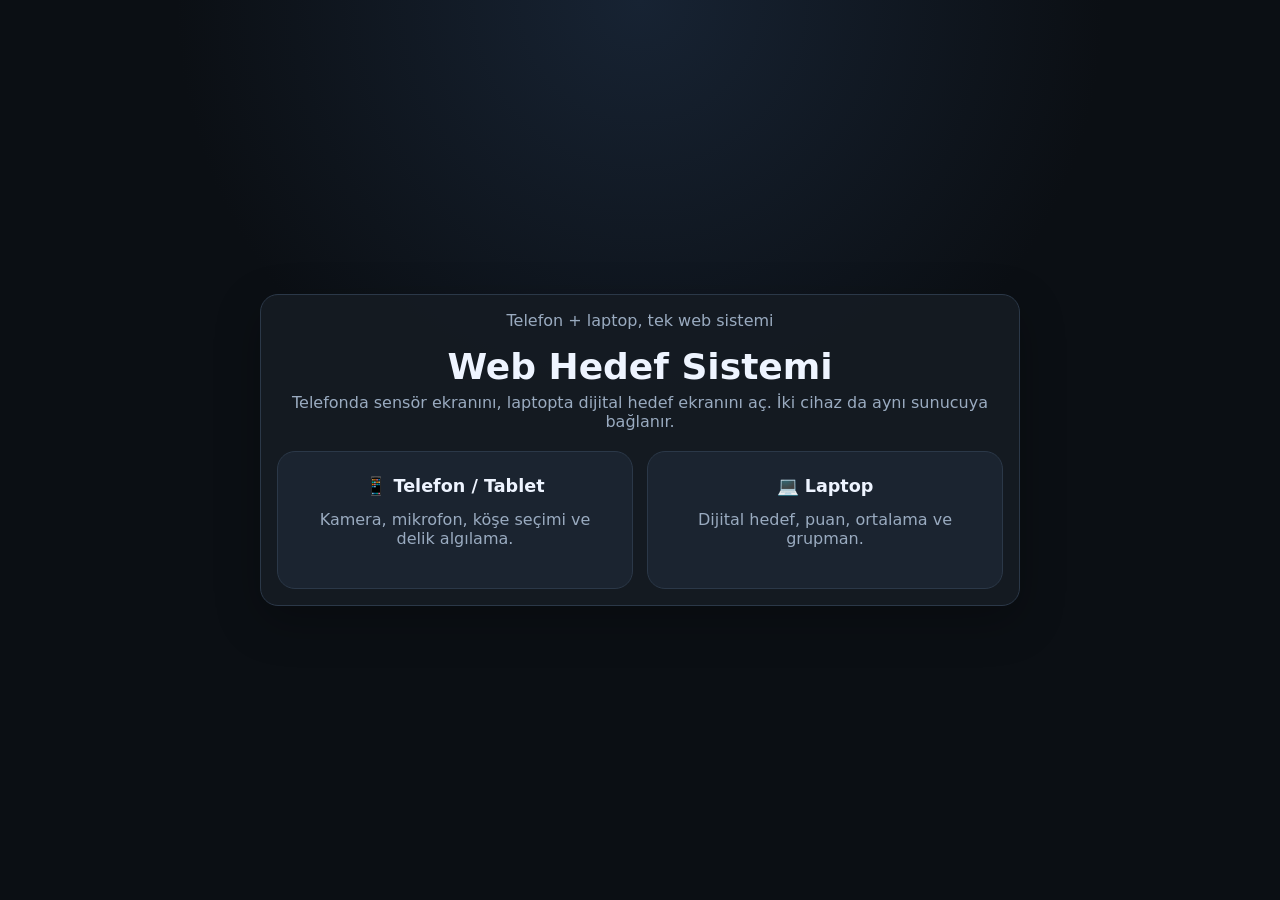
==== static/index.html @ e3791a95 "ilk proje dosyaları" ====
<!doctype html>
<html lang="tr">
<head>
  <meta charset="utf-8">
  <meta name="viewport" content="width=device-width,initial-scale=1">
  <title>Web Hedef Sistemi</title>
  <link rel="stylesheet" href="/static/css/style.css">
</head>
<body>
  <main class="hero">
    <section class="card hero-card">
      <p class="muted">Telefon + laptop, tek web sistemi</p>
      <h1>Web Hedef Sistemi</h1>
      <p class="muted">
        Telefonda sensör ekranını, laptopta dijital hedef ekranını aç.
        İki cihaz da aynı sunucuya bağlanır.
      </p>
      <div class="role-grid">
        <a class="role-card" href="/tablet">
          <h2>📱 Telefon / Tablet</h2>
          <p class="muted">Kamera, mikrofon, köşe seçimi ve delik algılama.</p>
        </a>
        <a class="role-card" href="/dashboard">
          <h2>💻 Laptop</h2>
          <p class="muted">Dijital hedef, puan, ortalama ve grupman.</p>
        </a>
      </div>
    </section>
  </main>
</body>
</html>
---- static/css/style.css ----
:root {
  color-scheme: dark;
  --bg: #0b0f14;
  --panel: #151b23;
  --panel-2: #1b2430;
  --text: #eef4ff;
  --muted: #9aabc0;
  --accent: #4da3ff;
  --ok: #4ade80;
  --warn: #fbbf24;
  --danger: #fb7185;
  --border: #2b3848;
}

* { box-sizing: border-box; }

body {
  margin: 0;
  background: radial-gradient(circle at top, #172333 0, var(--bg) 42%);
  color: var(--text);
  font-family: Inter, ui-sans-serif, system-ui, -apple-system, BlinkMacSystemFont, "Segoe UI", sans-serif;
}

a { color: inherit; }

.shell {
  width: min(1180px, calc(100% - 24px));
  margin: 0 auto;
  padding: 22px 0 42px;
}

.topbar {
  display: flex;
  align-items: center;
  justify-content: space-between;
  gap: 12px;
  margin-bottom: 18px;
}

h1, h2, h3, p { margin-top: 0; }
h1 { font-size: clamp(1.45rem, 4vw, 2.25rem); margin-bottom: 6px; }
h2 { font-size: 1.1rem; }
.muted { color: var(--muted); }
.small { font-size: .88rem; }

.grid {
  display: grid;
  grid-template-columns: minmax(0, 1.45fr) minmax(280px, .75fr);
  gap: 16px;
}

.card {
  background: color-mix(in srgb, var(--panel) 94%, transparent);
  border: 1px solid var(--border);
  border-radius: 18px;
  padding: 16px;
  box-shadow: 0 15px 45px rgba(0,0,0,.25);
}

.button-row {
  display: flex;
  flex-wrap: wrap;
  gap: 9px;
}

button, .button-link {
  appearance: none;
  border: 1px solid var(--border);
  border-radius: 12px;
  padding: 11px 14px;
  background: var(--panel-2);
  color: var(--text);
  font-weight: 750;
  cursor: pointer;
  text-decoration: none;
}

button:hover, .button-link:hover { filter: brightness(1.12); }
button:disabled { opacity: .45; cursor: not-allowed; }
button.primary { background: var(--accent); color: #06111e; border-color: transparent; }
button.ok { background: var(--ok); color: #04150a; border-color: transparent; }
button.warn { background: var(--warn); color: #1e1400; border-color: transparent; }
button.danger { background: var(--danger); color: #21040b; border-color: transparent; }

.status {
  padding: 11px 13px;
  border-radius: 12px;
  background: #101720;
  border: 1px solid var(--border);
  margin: 10px 0;
  min-height: 44px;
}

.status.ok { border-color: #236f42; }
.status.warn { border-color: #8a6710; }
.status.danger { border-color: #8a2d42; }

.video-stage {
  position: relative;
  width: 100%;
  overflow: hidden;
  border-radius: 14px;
  background: #000;
  min-height: 260px;
}

.video-stage video,
.video-stage canvas {
  display: block;
  width: 100%;
  height: auto;
}

.video-stage canvas {
  position: absolute;
  inset: 0;
  touch-action: none;
}

.preview-canvas,
.target-canvas {
  width: 100%;
  max-width: 680px;
  aspect-ratio: 1 / 1;
  display: block;
  margin: 0 auto;
  border-radius: 14px;
  background: #e7e2d8;
  touch-action: none;
}

label {
  display: block;
  color: var(--muted);
  font-size: .9rem;
  margin-bottom: 6px;
}

input[type="range"] { width: 100%; }

.metric-grid {
  display: grid;
  grid-template-columns: repeat(4, 1fr);
  gap: 9px;
}

.metric {
  padding: 12px;
  background: #101720;
  border: 1px solid var(--border);
  border-radius: 13px;
}

.metric strong {
  display: block;
  font-size: 1.35rem;
  margin-top: 3px;
}

.table-wrap { overflow-x: auto; }

table {
  width: 100%;
  border-collapse: collapse;
}

th, td {
  padding: 10px 8px;
  border-bottom: 1px solid var(--border);
  text-align: left;
  white-space: nowrap;
}

.badge {
  display: inline-flex;
  align-items: center;
  padding: 4px 8px;
  border-radius: 999px;
  font-size: .78rem;
  font-weight: 800;
}

.badge.ok { background: rgba(74, 222, 128, .16); color: #8af0aa; }
.badge.warn { background: rgba(251, 191, 36, .16); color: #ffd768; }

.hero {
  min-height: 100vh;
  display: grid;
  place-items: center;
  padding: 22px;
}

.hero-card {
  width: min(760px, 100%);
  text-align: center;
}

.role-grid {
  display: grid;
  grid-template-columns: repeat(2, 1fr);
  gap: 14px;
  margin-top: 20px;
}

.role-card {
  display: block;
  text-decoration: none;
  background: var(--panel-2);
  border: 1px solid var(--border);
  border-radius: 18px;
  padding: 24px;
}

.role-card:hover { transform: translateY(-2px); }

.hidden { display: none !important; }

@media (max-width: 820px) {
  .grid { grid-template-columns: 1fr; }
  .metric-grid { grid-template-columns: repeat(2, 1fr); }
  .role-grid { grid-template-columns: 1fr; }
}
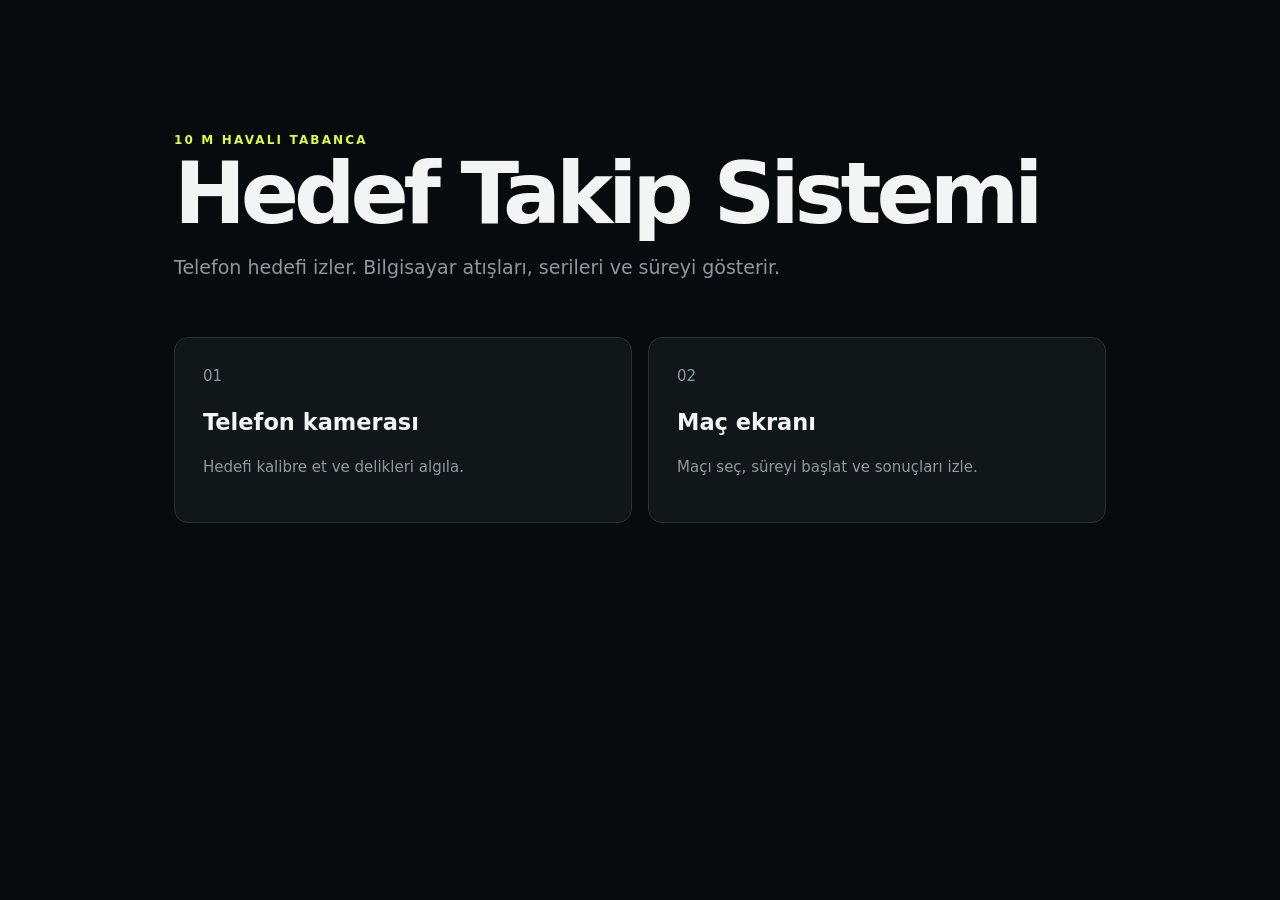
==== commit 309ac9eb: "Hedef sistemini temiz algılama ve maç ekranıyla yeniden kur" ====
--- a/static/index.html
+++ b/static/index.html
@@ -1,31 +1,2 @@
-<!doctype html>
-<html lang="tr">
-<head>
-  <meta charset="utf-8">
-  <meta name="viewport" content="width=device-width,initial-scale=1">
-  <title>Web Hedef Sistemi</title>
-  <link rel="stylesheet" href="/static/css/style.css">
-</head>
-<body>
-  <main class="hero">
-    <section class="card hero-card">
-      <p class="muted">Telefon + laptop, tek web sistemi</p>
-      <h1>Web Hedef Sistemi</h1>
-      <p class="muted">
-        Telefonda sensör ekranını, laptopta dijital hedef ekranını aç.
-        İki cihaz da aynı sunucuya bağlanır.
-      </p>
-      <div class="role-grid">
-        <a class="role-card" href="/tablet">
-          <h2>📱 Telefon / Tablet</h2>
-          <p class="muted">Kamera, mikrofon, köşe seçimi ve delik algılama.</p>
-        </a>
-        <a class="role-card" href="/dashboard">
-          <h2>💻 Laptop</h2>
-          <p class="muted">Dijital hedef, puan, ortalama ve grupman.</p>
-        </a>
-      </div>
-    </section>
-  </main>
-</body>
-</html>
+<!doctype html><html lang="tr"><head><meta charset="utf-8"><meta name="viewport" content="width=device-width,initial-scale=1"><title>Hedef Takip Sistemi</title><link rel="stylesheet" href="/static/css/style.css?v=3"></head>
+<body><main class="landing"><p class="eyebrow">10 M HAVALI TABANCA</p><h1>Hedef Takip Sistemi</h1><p class="lead">Telefon hedefi izler. Bilgisayar atışları, serileri ve süreyi gösterir.</p><div class="portal-grid"><a class="portal" href="/tablet"><span>01</span><h2>Telefon kamerası</h2><p>Hedefi kalibre et ve delikleri algıla.</p></a><a class="portal" href="/dashboard"><span>02</span><h2>Maç ekranı</h2><p>Maçı seç, süreyi başlat ve sonuçları izle.</p></a></div></main></body></html>
--- a/static/css/style.css
+++ b/static/css/style.css
@@ -1,222 +1 @@
-:root {
-  color-scheme: dark;
-  --bg: #0b0f14;
-  --panel: #151b23;
-  --panel-2: #1b2430;
-  --text: #eef4ff;
-  --muted: #9aabc0;
-  --accent: #4da3ff;
-  --ok: #4ade80;
-  --warn: #fbbf24;
-  --danger: #fb7185;
-  --border: #2b3848;
-}
-
-* { box-sizing: border-box; }
-
-body {
-  margin: 0;
-  background: radial-gradient(circle at top, #172333 0, var(--bg) 42%);
-  color: var(--text);
-  font-family: Inter, ui-sans-serif, system-ui, -apple-system, BlinkMacSystemFont, "Segoe UI", sans-serif;
-}
-
-a { color: inherit; }
-
-.shell {
-  width: min(1180px, calc(100% - 24px));
-  margin: 0 auto;
-  padding: 22px 0 42px;
-}
-
-.topbar {
-  display: flex;
-  align-items: center;
-  justify-content: space-between;
-  gap: 12px;
-  margin-bottom: 18px;
-}
-
-h1, h2, h3, p { margin-top: 0; }
-h1 { font-size: clamp(1.45rem, 4vw, 2.25rem); margin-bottom: 6px; }
-h2 { font-size: 1.1rem; }
-.muted { color: var(--muted); }
-.small { font-size: .88rem; }
-
-.grid {
-  display: grid;
-  grid-template-columns: minmax(0, 1.45fr) minmax(280px, .75fr);
-  gap: 16px;
-}
-
-.card {
-  background: color-mix(in srgb, var(--panel) 94%, transparent);
-  border: 1px solid var(--border);
-  border-radius: 18px;
-  padding: 16px;
-  box-shadow: 0 15px 45px rgba(0,0,0,.25);
-}
-
-.button-row {
-  display: flex;
-  flex-wrap: wrap;
-  gap: 9px;
-}
-
-button, .button-link {
-  appearance: none;
-  border: 1px solid var(--border);
-  border-radius: 12px;
-  padding: 11px 14px;
-  background: var(--panel-2);
-  color: var(--text);
-  font-weight: 750;
-  cursor: pointer;
-  text-decoration: none;
-}
-
-button:hover, .button-link:hover { filter: brightness(1.12); }
-button:disabled { opacity: .45; cursor: not-allowed; }
-button.primary { background: var(--accent); color: #06111e; border-color: transparent; }
-button.ok { background: var(--ok); color: #04150a; border-color: transparent; }
-button.warn { background: var(--warn); color: #1e1400; border-color: transparent; }
-button.danger { background: var(--danger); color: #21040b; border-color: transparent; }
-
-.status {
-  padding: 11px 13px;
-  border-radius: 12px;
-  background: #101720;
-  border: 1px solid var(--border);
-  margin: 10px 0;
-  min-height: 44px;
-}
-
-.status.ok { border-color: #236f42; }
-.status.warn { border-color: #8a6710; }
-.status.danger { border-color: #8a2d42; }
-
-.video-stage {
-  position: relative;
-  width: 100%;
-  overflow: hidden;
-  border-radius: 14px;
-  background: #000;
-  min-height: 260px;
-}
-
-.video-stage video,
-.video-stage canvas {
-  display: block;
-  width: 100%;
-  height: auto;
-}
-
-.video-stage canvas {
-  position: absolute;
-  inset: 0;
-  touch-action: none;
-}
-
-.preview-canvas,
-.target-canvas {
-  width: 100%;
-  max-width: 680px;
-  aspect-ratio: 1 / 1;
-  display: block;
-  margin: 0 auto;
-  border-radius: 14px;
-  background: #e7e2d8;
-  touch-action: none;
-}
-
-label {
-  display: block;
-  color: var(--muted);
-  font-size: .9rem;
-  margin-bottom: 6px;
-}
-
-input[type="range"] { width: 100%; }
-
-.metric-grid {
-  display: grid;
-  grid-template-columns: repeat(4, 1fr);
-  gap: 9px;
-}
-
-.metric {
-  padding: 12px;
-  background: #101720;
-  border: 1px solid var(--border);
-  border-radius: 13px;
-}
-
-.metric strong {
-  display: block;
-  font-size: 1.35rem;
-  margin-top: 3px;
-}
-
-.table-wrap { overflow-x: auto; }
-
-table {
-  width: 100%;
-  border-collapse: collapse;
-}
-
-th, td {
-  padding: 10px 8px;
-  border-bottom: 1px solid var(--border);
-  text-align: left;
-  white-space: nowrap;
-}
-
-.badge {
-  display: inline-flex;
-  align-items: center;
-  padding: 4px 8px;
-  border-radius: 999px;
-  font-size: .78rem;
-  font-weight: 800;
-}
-
-.badge.ok { background: rgba(74, 222, 128, .16); color: #8af0aa; }
-.badge.warn { background: rgba(251, 191, 36, .16); color: #ffd768; }
-
-.hero {
-  min-height: 100vh;
-  display: grid;
-  place-items: center;
-  padding: 22px;
-}
-
-.hero-card {
-  width: min(760px, 100%);
-  text-align: center;
-}
-
-.role-grid {
-  display: grid;
-  grid-template-columns: repeat(2, 1fr);
-  gap: 14px;
-  margin-top: 20px;
-}
-
-.role-card {
-  display: block;
-  text-decoration: none;
-  background: var(--panel-2);
-  border: 1px solid var(--border);
-  border-radius: 18px;
-  padding: 24px;
-}
-
-.role-card:hover { transform: translateY(-2px); }
-
-.hidden { display: none !important; }
-
-@media (max-width: 820px) {
-  .grid { grid-template-columns: 1fr; }
-  .metric-grid { grid-template-columns: repeat(2, 1fr); }
-  .role-grid { grid-template-columns: 1fr; }
-}
+:root{--bg:#080b0d;--panel:#111619;--line:#273035;--text:#f2f5f4;--muted:#8d999d;--accent:#d8ff3e;--danger:#ff635f}*{box-sizing:border-box}body{margin:0;background:var(--bg);color:var(--text);font:15px/1.45 Inter,system-ui,sans-serif}a{color:inherit}button,select{border:1px solid var(--line);border-radius:8px;background:#1a2023;color:var(--text);padding:12px 16px;font:inherit;font-weight:700;cursor:pointer}button:disabled{opacity:.35}.primary{background:var(--accent);border-color:var(--accent);color:#101400}.danger{color:#ff8c89}.eyebrow{margin:0 0 4px;color:var(--accent);font-size:12px;font-weight:900;letter-spacing:.18em}.landing{max-width:980px;margin:12vh auto;padding:24px}.landing h1{font-size:clamp(42px,8vw,86px);line-height:.95;margin:0;letter-spacing:-.06em}.lead{color:var(--muted);font-size:19px}.portal-grid{display:grid;grid-template-columns:1fr 1fr;gap:16px;margin-top:55px}.portal{padding:28px;border:1px solid var(--line);background:var(--panel);text-decoration:none;border-radius:14px}.portal span,.portal p,.hint{color:var(--muted)}.app-shell,.match-shell{max-width:1500px;margin:auto;padding:22px}.app-shell header,.match-shell header,.panel-title{display:flex;align-items:center;justify-content:space-between}.app-shell h1,.match-shell h1{margin:0}.sensor-grid{display:grid;grid-template-columns:minmax(0,1.25fr) minmax(320px,.75fr);gap:18px}.panel,.score-panel,.target-panel{background:var(--panel);border:1px solid var(--line);border-radius:14px;padding:16px}.camera-stage{position:relative;aspect-ratio:4/3;background:#000;border-radius:9px;overflow:hidden}.camera-stage video{display:none}.camera-stage canvas{position:absolute;inset:0;width:100%;height:100%}.status{margin:12px 0;padding:12px;border-left:3px solid var(--accent);background:#171d1f}.status.error{border-color:var(--danger)}.steps{display:flex;flex-wrap:wrap;gap:8px}#warped{width:100%;background:#ddd;border-radius:8px;touch-action:none}.settings label{display:block;margin:16px 0;color:var(--muted)}.settings input{width:100%}.pill{padding:5px 9px;border-radius:99px;background:#20282b;color:var(--muted);font-size:12px}.review{padding:14px;border:1px solid var(--accent);border-radius:9px}.hidden{display:none!important}.match-grid{display:grid;grid-template-columns:minmax(500px,1fr) 390px;gap:18px}.target-panel{display:grid;place-items:center}#target{width:min(100%,760px);background:#e8e3d9;border-radius:50%}.clock{font:900 clamp(34px,5vw,68px)/1 ui-monospace,monospace;color:var(--accent)}.metrics{display:grid;grid-template-columns:1fr 1fr;gap:8px}.metrics div,.last-shot{background:#171d20;padding:14px;border-radius:9px}.metrics span,.last-shot span{display:block;color:var(--muted);font-size:11px;letter-spacing:.12em}.metrics strong{font-size:28px}.last-shot{margin-top:10px}.last-shot strong{font-size:64px;line-height:1}.last-shot small{color:var(--muted)}.series{display:flex;gap:8px;flex-wrap:wrap}.series span{background:#222a2d;padding:7px 10px;border-radius:6px}.shot-list{max-height:260px;overflow:auto;margin-top:12px}.shot-row{display:grid;grid-template-columns:36px 1fr 50px;padding:7px;border-bottom:1px solid var(--line)}.control-bar{position:sticky;bottom:12px;display:flex;gap:8px;flex-wrap:wrap;margin-top:14px;padding:12px;background:#111619eF;border:1px solid var(--line);border-radius:12px}@media(max-width:850px){.portal-grid,.sensor-grid,.match-grid{grid-template-columns:1fr}.match-grid{min-width:0}.score-panel{order:-1}.target-panel{padding:6px}.app-shell,.match-shell{padding:12px}}
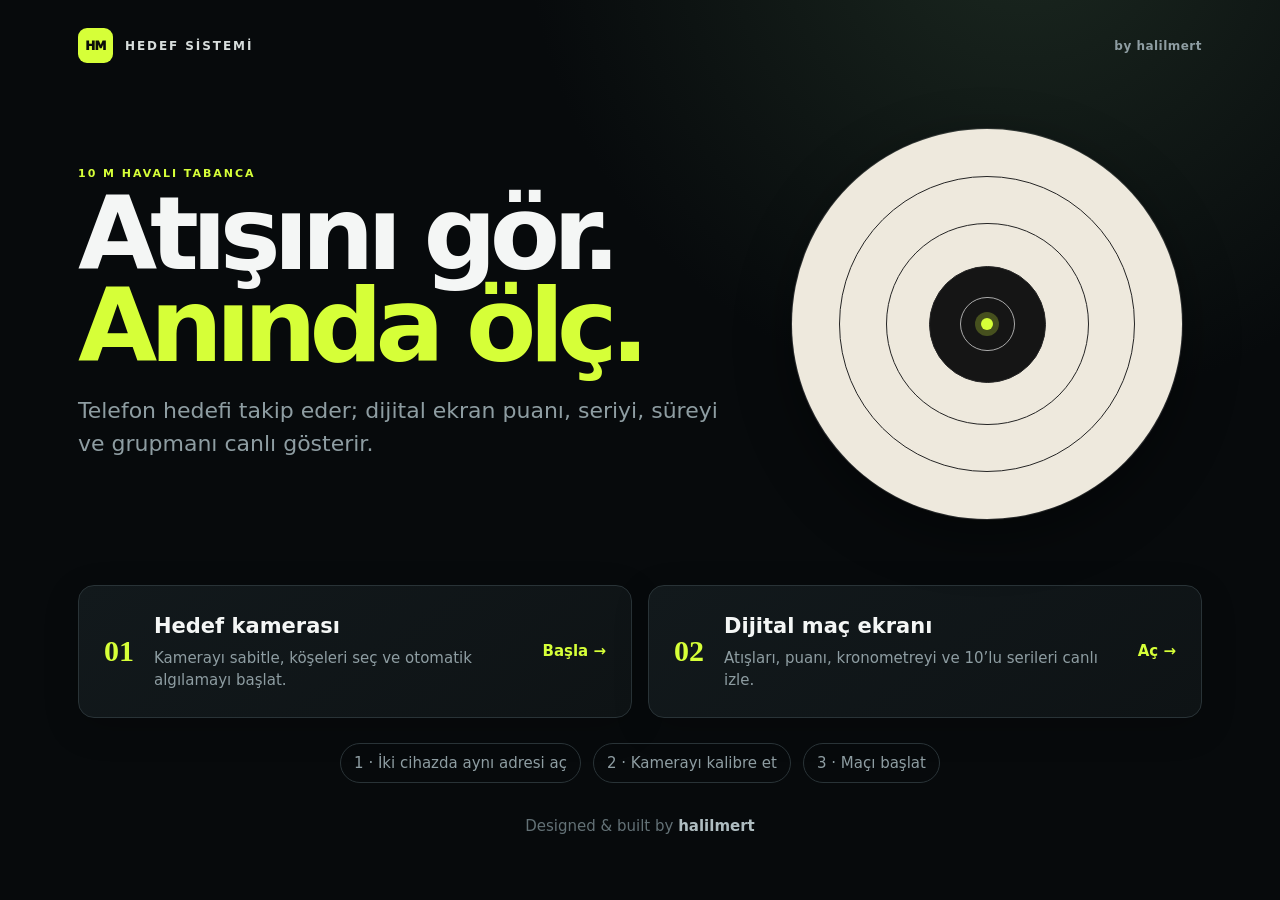
==== commit 30074350: "Puan kalibrasyonunu ve arayüz tasarımını iyileştir" ====
--- a/static/index.html
+++ b/static/index.html
@@ -1,2 +1,29 @@
-<!doctype html><html lang="tr"><head><meta charset="utf-8"><meta name="viewport" content="width=device-width,initial-scale=1"><title>Hedef Takip Sistemi</title><link rel="stylesheet" href="/static/css/style.css?v=3"></head>
-<body><main class="landing"><p class="eyebrow">10 M HAVALI TABANCA</p><h1>Hedef Takip Sistemi</h1><p class="lead">Telefon hedefi izler. Bilgisayar atışları, serileri ve süreyi gösterir.</p><div class="portal-grid"><a class="portal" href="/tablet"><span>01</span><h2>Telefon kamerası</h2><p>Hedefi kalibre et ve delikleri algıla.</p></a><a class="portal" href="/dashboard"><span>02</span><h2>Maç ekranı</h2><p>Maçı seç, süreyi başlat ve sonuçları izle.</p></a></div></main></body></html>
+<!doctype html>
+<html lang="tr">
+<head>
+  <meta charset="utf-8">
+  <meta name="viewport" content="width=device-width,initial-scale=1">
+  <meta name="theme-color" content="#080b0d">
+  <title>Hedef Takip Sistemi · by halilmert</title>
+  <link rel="stylesheet" href="/static/css/style.css?v=4">
+</head>
+<body>
+  <main class="landing">
+    <nav class="brandbar"><span class="brand-mark">HM</span><span>HEDEF SİSTEMİ</span><span class="byline">by halilmert</span></nav>
+    <section class="hero">
+      <div>
+        <p class="eyebrow">10 M HAVALI TABANCA</p>
+        <h1>Atışını gör.<br><em>Anında ölç.</em></h1>
+        <p class="lead">Telefon hedefi takip eder; dijital ekran puanı, seriyi, süreyi ve grupmanı canlı gösterir.</p>
+      </div>
+      <div class="hero-target" aria-hidden="true"><i></i><i></i><i></i><i></i><b></b></div>
+    </section>
+    <div class="portal-grid">
+      <a class="portal" href="/tablet"><span class="portal-no">01</span><div><h2>Hedef kamerası</h2><p>Kamerayı sabitle, köşeleri seç ve otomatik algılamayı başlat.</p></div><strong>Başla →</strong></a>
+      <a class="portal" href="/dashboard"><span class="portal-no">02</span><div><h2>Dijital maç ekranı</h2><p>Atışları, puanı, kronometreyi ve 10’lu serileri canlı izle.</p></div><strong>Aç →</strong></a>
+    </div>
+    <section class="quick-guide"><span>1 · İki cihazda aynı adresi aç</span><span>2 · Kamerayı kalibre et</span><span>3 · Maçı başlat</span></section>
+    <footer>Designed &amp; built by <strong>halilmert</strong></footer>
+  </main>
+</body>
+</html>
--- a/static/css/style.css
+++ b/static/css/style.css
@@ -1 +1 @@
-:root{--bg:#080b0d;--panel:#111619;--line:#273035;--text:#f2f5f4;--muted:#8d999d;--accent:#d8ff3e;--danger:#ff635f}*{box-sizing:border-box}body{margin:0;background:var(--bg);color:var(--text);font:15px/1.45 Inter,system-ui,sans-serif}a{color:inherit}button,select{border:1px solid var(--line);border-radius:8px;background:#1a2023;color:var(--text);padding:12px 16px;font:inherit;font-weight:700;cursor:pointer}button:disabled{opacity:.35}.primary{background:var(--accent);border-color:var(--accent);color:#101400}.danger{color:#ff8c89}.eyebrow{margin:0 0 4px;color:var(--accent);font-size:12px;font-weight:900;letter-spacing:.18em}.landing{max-width:980px;margin:12vh auto;padding:24px}.landing h1{font-size:clamp(42px,8vw,86px);line-height:.95;margin:0;letter-spacing:-.06em}.lead{color:var(--muted);font-size:19px}.portal-grid{display:grid;grid-template-columns:1fr 1fr;gap:16px;margin-top:55px}.portal{padding:28px;border:1px solid var(--line);background:var(--panel);text-decoration:none;border-radius:14px}.portal span,.portal p,.hint{color:var(--muted)}.app-shell,.match-shell{max-width:1500px;margin:auto;padding:22px}.app-shell header,.match-shell header,.panel-title{display:flex;align-items:center;justify-content:space-between}.app-shell h1,.match-shell h1{margin:0}.sensor-grid{display:grid;grid-template-columns:minmax(0,1.25fr) minmax(320px,.75fr);gap:18px}.panel,.score-panel,.target-panel{background:var(--panel);border:1px solid var(--line);border-radius:14px;padding:16px}.camera-stage{position:relative;aspect-ratio:4/3;background:#000;border-radius:9px;overflow:hidden}.camera-stage video{display:none}.camera-stage canvas{position:absolute;inset:0;width:100%;height:100%}.status{margin:12px 0;padding:12px;border-left:3px solid var(--accent);background:#171d1f}.status.error{border-color:var(--danger)}.steps{display:flex;flex-wrap:wrap;gap:8px}#warped{width:100%;background:#ddd;border-radius:8px;touch-action:none}.settings label{display:block;margin:16px 0;color:var(--muted)}.settings input{width:100%}.pill{padding:5px 9px;border-radius:99px;background:#20282b;color:var(--muted);font-size:12px}.review{padding:14px;border:1px solid var(--accent);border-radius:9px}.hidden{display:none!important}.match-grid{display:grid;grid-template-columns:minmax(500px,1fr) 390px;gap:18px}.target-panel{display:grid;place-items:center}#target{width:min(100%,760px);background:#e8e3d9;border-radius:50%}.clock{font:900 clamp(34px,5vw,68px)/1 ui-monospace,monospace;color:var(--accent)}.metrics{display:grid;grid-template-columns:1fr 1fr;gap:8px}.metrics div,.last-shot{background:#171d20;padding:14px;border-radius:9px}.metrics span,.last-shot span{display:block;color:var(--muted);font-size:11px;letter-spacing:.12em}.metrics strong{font-size:28px}.last-shot{margin-top:10px}.last-shot strong{font-size:64px;line-height:1}.last-shot small{color:var(--muted)}.series{display:flex;gap:8px;flex-wrap:wrap}.series span{background:#222a2d;padding:7px 10px;border-radius:6px}.shot-list{max-height:260px;overflow:auto;margin-top:12px}.shot-row{display:grid;grid-template-columns:36px 1fr 50px;padding:7px;border-bottom:1px solid var(--line)}.control-bar{position:sticky;bottom:12px;display:flex;gap:8px;flex-wrap:wrap;margin-top:14px;padding:12px;background:#111619eF;border:1px solid var(--line);border-radius:12px}@media(max-width:850px){.portal-grid,.sensor-grid,.match-grid{grid-template-columns:1fr}.match-grid{min-width:0}.score-panel{order:-1}.target-panel{padding:6px}.app-shell,.match-shell{padding:12px}}
+:root{--bg:#070a0c;--panel:#101619;--panel2:#151d20;--line:#293337;--text:#f4f6f5;--muted:#8e9da2;--accent:#d6ff38;--accent2:#a8d900;--danger:#ff665f;--radius:16px;--shadow:0 18px 55px #0006}*{box-sizing:border-box}html{color-scheme:dark}body{margin:0;min-height:100vh;background:radial-gradient(circle at 80% -10%,#1b2820 0,transparent 35%),var(--bg);color:var(--text);font:15px/1.5 Inter,ui-sans-serif,system-ui,-apple-system,sans-serif}a{color:inherit}button,select{min-height:44px;border:1px solid var(--line);border-radius:10px;background:#192124;color:var(--text);padding:11px 15px;font:inherit;font-weight:750;cursor:pointer;transition:.18s ease}button:hover:not(:disabled){border-color:#5a6c72;transform:translateY(-1px)}button:disabled{opacity:.38;cursor:not-allowed}.primary{background:var(--accent);border-color:var(--accent);color:#101400}.danger{color:#ff8e8a}.eyebrow,.section-kicker{display:block;margin:0 0 5px;color:var(--accent);font-size:11px;font-weight:900;letter-spacing:.18em}.landing{max-width:1180px;margin:auto;padding:28px 28px 55px}.brandbar{display:flex;align-items:center;gap:12px;color:#d8dedd;font-size:12px;font-weight:850;letter-spacing:.16em}.brand-mark,.mini-brand span{display:inline-grid;place-items:center;width:35px;height:35px;border-radius:9px;background:var(--accent);color:#0a0d08;font-weight:950;letter-spacing:-.06em}.byline{margin-left:auto;color:var(--muted);font-weight:650;letter-spacing:.04em}.hero{min-height:58vh;display:grid;grid-template-columns:1.2fr .8fr;align-items:center;gap:50px}.hero h1{margin:0;font-size:clamp(52px,8vw,104px);line-height:.9;letter-spacing:-.07em}.hero h1 em{color:var(--accent);font-style:normal}.lead{max-width:650px;color:var(--muted);font-size:clamp(17px,2vw,22px)}.hero-target{position:relative;width:min(36vw,390px);aspect-ratio:1;margin:auto;border-radius:50%;background:#eee9dd;box-shadow:0 0 0 1px #fff2,var(--shadow)}.hero-target i{position:absolute;inset:12%;border:1px solid #252525;border-radius:50%}.hero-target i:nth-child(2){inset:24%}.hero-target i:nth-child(3){inset:35%;background:#151515}.hero-target i:nth-child(4){inset:43%;border-color:#aaa}.hero-target b{position:absolute;left:50%;top:50%;width:12px;height:12px;translate:-50% -50%;border-radius:50%;background:var(--accent);box-shadow:0 0 0 6px #d6ff3840}.portal-grid{display:grid;grid-template-columns:1fr 1fr;gap:16px}.portal{display:grid;grid-template-columns:auto 1fr auto;align-items:center;gap:20px;padding:25px;border:1px solid var(--line);background:linear-gradient(145deg,#12191c,#0e1315);text-decoration:none;border-radius:var(--radius);box-shadow:0 10px 35px #0003;transition:.2s}.portal:hover{border-color:#62726c;transform:translateY(-3px)}.portal-no{font:900 30px/1 ui-monospace;color:var(--accent)}.portal h2{margin:0;font-size:21px}.portal p{margin:4px 0 0;color:var(--muted)}.portal strong{color:var(--accent)}.quick-guide{display:flex;justify-content:center;gap:12px;flex-wrap:wrap;margin:25px 0;color:var(--muted)}.quick-guide span{padding:8px 13px;border:1px solid var(--line);border-radius:99px}.landing footer,.app-footer{text-align:center;color:#637176;margin-top:32px}.landing footer strong,.app-footer strong{color:#afbdc1}.app-shell,.match-shell{max-width:1540px;margin:auto;padding:22px}.page-head{display:flex;align-items:flex-end;justify-content:space-between;margin-bottom:18px}.page-head h1{margin:0;font-size:clamp(27px,4vw,44px);letter-spacing:-.04em}.page-head small{display:block;text-align:right;color:var(--muted);letter-spacing:.14em}.mini-brand{display:inline-flex;align-items:center;gap:8px;margin-bottom:18px;color:var(--muted);font-size:12px;text-decoration:none}.mini-brand span{width:28px;height:28px;border-radius:7px}.home-link{color:var(--muted)}.workflow{display:grid;grid-template-columns:repeat(4,1fr);gap:8px;margin-bottom:14px}.workflow span{display:flex;align-items:center;gap:9px;padding:10px 13px;background:#101619;border:1px solid var(--line);border-radius:10px;color:var(--muted);font-size:13px}.workflow b{display:grid;place-items:center;width:24px;height:24px;border-radius:50%;background:#222c2f;color:var(--accent)}.sensor-grid{display:grid;grid-template-columns:minmax(0,1.32fr) minmax(350px,.68fr);gap:16px}.panel,.score-panel,.target-panel{background:linear-gradient(155deg,#11181b,#0d1214);border:1px solid var(--line);border-radius:var(--radius);padding:15px;box-shadow:0 12px 40px #0002}.panel-label,.panel-title{display:flex;align-items:center;justify-content:space-between;gap:15px;margin-bottom:11px}.panel-label{color:var(--muted);font-size:11px;letter-spacing:.12em}.panel-title h2{margin:0}.camera-stage{position:relative;aspect-ratio:4/3;background:#000;border-radius:11px;overflow:hidden}.camera-stage video{display:none}.camera-stage canvas{position:absolute;inset:0;width:100%;height:100%}.status{margin:12px 0;padding:12px 14px;border-left:3px solid var(--accent);border-radius:4px;background:#172023}.status.error{border-color:var(--danger)}.steps{display:flex;flex-wrap:wrap;gap:8px}#warped{display:block;width:100%;aspect-ratio:1;object-fit:contain;background:#d7d9d7;border-radius:10px}.settings{display:grid;gap:12px;margin-top:14px}.settings label{display:block;padding:12px;background:#151d20;border-radius:10px;color:var(--muted)}.settings label span{display:flex;justify-content:space-between}.settings input{width:100%;margin-top:10px;accent-color:var(--accent)}.pill,.live-dot{padding:5px 9px;border-radius:99px;background:#202a2d;color:#aab8bb;font-size:10px;font-weight:800;letter-spacing:.08em}.live-dot{color:var(--accent)}.live-dot:before{content:"";display:inline-block;width:6px;height:6px;margin-right:6px;border-radius:50%;background:var(--accent);box-shadow:0 0 10px var(--accent)}.review{margin-top:13px;padding:15px;border:1px solid var(--accent);background:#d6ff380b;border-radius:11px}.review p{color:var(--muted)}.hidden{display:none!important}.tip{margin-top:14px;padding:14px;border:1px dashed #344044;border-radius:10px;color:var(--muted)}.tip b{color:var(--text)}.tip p{margin:5px 0 0}.match-grid{display:grid;grid-template-columns:minmax(520px,1fr) 390px;gap:16px}.target-panel{display:flex;flex-direction:column;align-items:center}#target{display:block;width:min(100%,760px);height:auto;background:#e8e3d9;border-radius:50%}.clock{font:900 clamp(36px,5vw,70px)/.95 ui-monospace,monospace;color:var(--accent);letter-spacing:-.08em}.metrics{display:grid;grid-template-columns:1fr 1fr;gap:8px}.metrics div,.last-shot{background:#172023;padding:14px;border:1px solid #202a2d;border-radius:11px}.metrics span,.last-shot span{display:block;color:var(--muted);font-size:10px;letter-spacing:.14em}.metrics strong{font-size:29px}.last-shot{margin-top:9px}.last-shot strong{display:block;font-size:62px;line-height:1;color:var(--accent)}.last-shot small{color:var(--muted)}.score-panel h2{margin:18px 0 8px;font-size:14px}.series{display:flex;gap:7px;flex-wrap:wrap}.series span{background:#20292c;padding:7px 10px;border-radius:7px;color:var(--muted)}.shot-list{max-height:220px;overflow:auto}.shot-row{display:grid;grid-template-columns:36px 1fr 50px;padding:8px;border-bottom:1px solid var(--line)}.control-bar{position:sticky;z-index:5;bottom:10px;display:flex;align-items:flex-end;gap:8px;flex-wrap:wrap;margin-top:14px;padding:12px;background:#101719ed;border:1px solid var(--line);border-radius:13px;backdrop-filter:blur(12px);box-shadow:var(--shadow)}.control-bar label{display:grid;gap:3px}.control-bar label span{font-size:9px;color:var(--muted);letter-spacing:.14em}.control-bar select{min-width:210px}.app-footer{font-size:12px}@media(max-width:980px){.hero{min-height:auto;padding:80px 0 50px}.hero-target{width:min(38vw,300px)}.sensor-grid,.match-grid{grid-template-columns:1fr}.score-panel{order:-1}.match-grid{min-width:0}.workflow{grid-template-columns:1fr 1fr}.target-panel{padding:8px}.score-panel .shot-list{max-height:150px}}@media(max-width:650px){.landing,.app-shell,.match-shell{padding:13px}.brandbar{margin-bottom:50px}.hero{display:block;padding:20px 0 45px}.hero-target{display:none}.portal-grid{grid-template-columns:1fr}.portal{grid-template-columns:auto 1fr;padding:18px}.portal strong{display:none}.page-head{align-items:flex-start}.page-head .clock{font-size:35px}.page-head small{font-size:8px}.workflow{display:none}.sensor-grid{grid-template-columns:1fr}.panel,.score-panel{padding:11px}.steps{display:grid;grid-template-columns:1fr 1fr}.steps button{padding:9px}.metrics strong{font-size:24px}.last-shot{display:grid;grid-template-columns:1fr auto;align-items:center}.last-shot strong{grid-row:1/3;grid-column:2;font-size:52px}.control-bar{position:static;display:grid;grid-template-columns:1fr 1fr}.control-bar label{grid-column:1/-1}.control-bar select{width:100%}.match-grid{display:flex;flex-direction:column}.target-panel{order:2}.score-panel{order:1}.quick-guide{justify-content:flex-start}.hero h1{font-size:50px}}
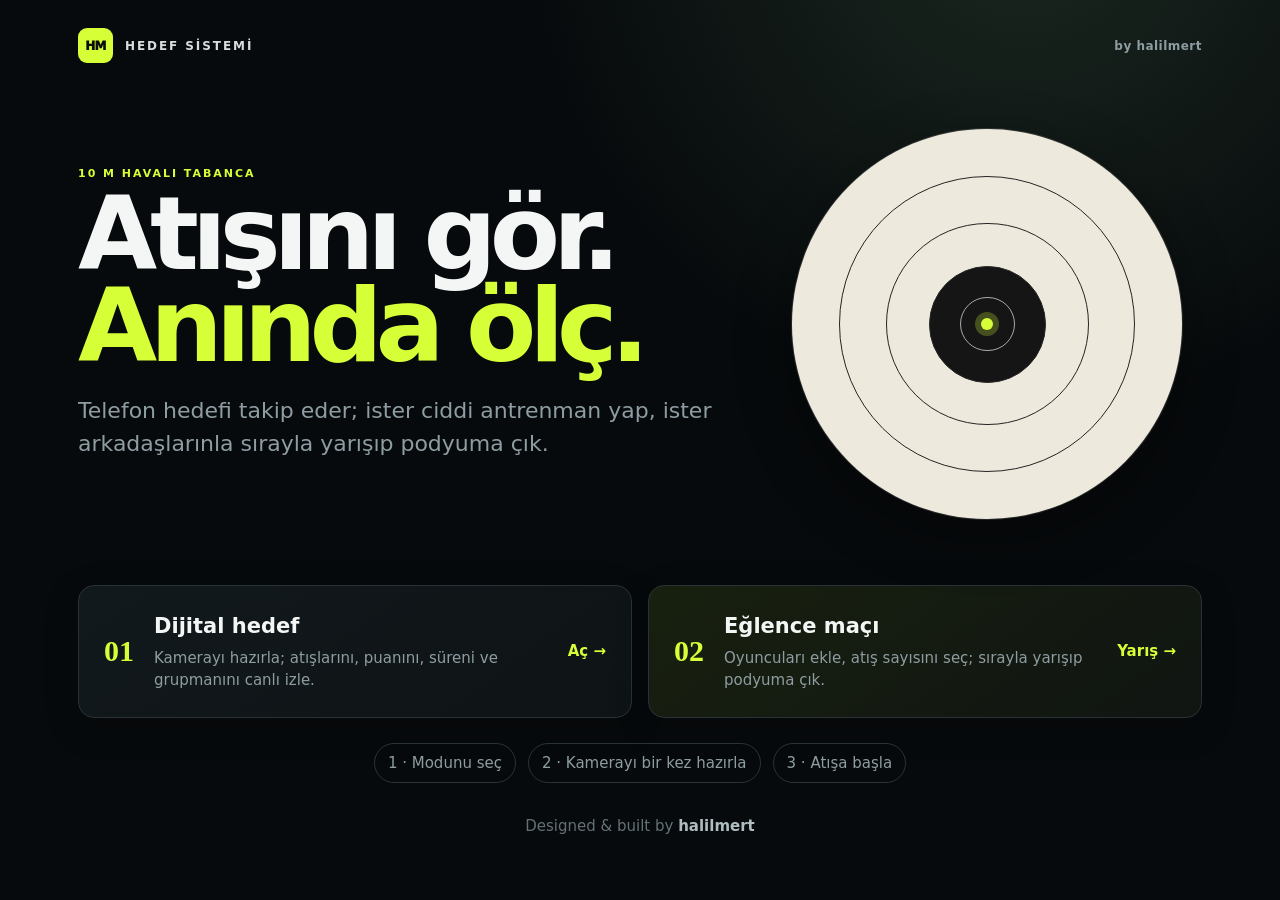
==== commit 89745b1c: "Eğlence maçı ve podyum modu ekle" ====
--- a/static/index.html
+++ b/static/index.html
@@ -5,7 +5,7 @@
   <meta name="viewport" content="width=device-width,initial-scale=1">
   <meta name="theme-color" content="#080b0d">
   <title>Hedef Takip Sistemi · by halilmert</title>
-  <link rel="stylesheet" href="/static/css/style.css?v=4">
+  <link rel="stylesheet" href="/static/css/style.css?v=fun-1">
 </head>
 <body>
   <main class="landing">
@@ -14,15 +14,15 @@
       <div>
         <p class="eyebrow">10 M HAVALI TABANCA</p>
         <h1>Atışını gör.<br><em>Anında ölç.</em></h1>
-        <p class="lead">Telefon hedefi takip eder; dijital ekran puanı, seriyi, süreyi ve grupmanı canlı gösterir.</p>
+        <p class="lead">Telefon hedefi takip eder; ister ciddi antrenman yap, ister arkadaşlarınla sırayla yarışıp podyuma çık.</p>
       </div>
       <div class="hero-target" aria-hidden="true"><i></i><i></i><i></i><i></i><b></b></div>
     </section>
     <div class="portal-grid">
-      <a class="portal" href="/tablet"><span class="portal-no">01</span><div><h2>Hedef kamerası</h2><p>Kamerayı sabitle, köşeleri seç ve otomatik algılamayı başlat.</p></div><strong>Başla →</strong></a>
-      <a class="portal" href="/dashboard"><span class="portal-no">02</span><div><h2>Dijital maç ekranı</h2><p>Atışları, puanı, kronometreyi ve 10’lu serileri canlı izle.</p></div><strong>Aç →</strong></a>
+      <a class="portal" href="/dashboard"><span class="portal-no">01</span><div><h2>Dijital hedef</h2><p>Kamerayı hazırla; atışlarını, puanını, süreni ve grupmanını canlı izle.</p></div><strong>Aç →</strong></a>
+      <a class="portal fun-portal" href="/fun"><span class="portal-no">02</span><div><h2>Eğlence maçı</h2><p>Oyuncuları ekle, atış sayısını seç; sırayla yarışıp podyuma çık.</p></div><strong>Yarış →</strong></a>
     </div>
-    <section class="quick-guide"><span>1 · İki cihazda aynı adresi aç</span><span>2 · Kamerayı kalibre et</span><span>3 · Maçı başlat</span></section>
+    <section class="quick-guide"><span>1 · Modunu seç</span><span>2 · Kamerayı bir kez hazırla</span><span>3 · Atışa başla</span></section>
     <footer>Designed &amp; built by <strong>halilmert</strong></footer>
   </main>
 </body>
--- a/static/css/style.css
+++ b/static/css/style.css
@@ -1 +1,5 @@
 :root{--bg:#070a0c;--panel:#101619;--panel2:#151d20;--line:#293337;--text:#f4f6f5;--muted:#8e9da2;--accent:#d6ff38;--accent2:#a8d900;--danger:#ff665f;--radius:16px;--shadow:0 18px 55px #0006}*{box-sizing:border-box}html{color-scheme:dark}body{margin:0;min-height:100vh;background:radial-gradient(circle at 80% -10%,#1b2820 0,transparent 35%),var(--bg);color:var(--text);font:15px/1.5 Inter,ui-sans-serif,system-ui,-apple-system,sans-serif}a{color:inherit}button,select{min-height:44px;border:1px solid var(--line);border-radius:10px;background:#192124;color:var(--text);padding:11px 15px;font:inherit;font-weight:750;cursor:pointer;transition:.18s ease}button:hover:not(:disabled){border-color:#5a6c72;transform:translateY(-1px)}button:disabled{opacity:.38;cursor:not-allowed}.primary{background:var(--accent);border-color:var(--accent);color:#101400}.danger{color:#ff8e8a}.eyebrow,.section-kicker{display:block;margin:0 0 5px;color:var(--accent);font-size:11px;font-weight:900;letter-spacing:.18em}.landing{max-width:1180px;margin:auto;padding:28px 28px 55px}.brandbar{display:flex;align-items:center;gap:12px;color:#d8dedd;font-size:12px;font-weight:850;letter-spacing:.16em}.brand-mark,.mini-brand span{display:inline-grid;place-items:center;width:35px;height:35px;border-radius:9px;background:var(--accent);color:#0a0d08;font-weight:950;letter-spacing:-.06em}.byline{margin-left:auto;color:var(--muted);font-weight:650;letter-spacing:.04em}.hero{min-height:58vh;display:grid;grid-template-columns:1.2fr .8fr;align-items:center;gap:50px}.hero h1{margin:0;font-size:clamp(52px,8vw,104px);line-height:.9;letter-spacing:-.07em}.hero h1 em{color:var(--accent);font-style:normal}.lead{max-width:650px;color:var(--muted);font-size:clamp(17px,2vw,22px)}.hero-target{position:relative;width:min(36vw,390px);aspect-ratio:1;margin:auto;border-radius:50%;background:#eee9dd;box-shadow:0 0 0 1px #fff2,var(--shadow)}.hero-target i{position:absolute;inset:12%;border:1px solid #252525;border-radius:50%}.hero-target i:nth-child(2){inset:24%}.hero-target i:nth-child(3){inset:35%;background:#151515}.hero-target i:nth-child(4){inset:43%;border-color:#aaa}.hero-target b{position:absolute;left:50%;top:50%;width:12px;height:12px;translate:-50% -50%;border-radius:50%;background:var(--accent);box-shadow:0 0 0 6px #d6ff3840}.portal-grid{display:grid;grid-template-columns:1fr 1fr;gap:16px}.portal{display:grid;grid-template-columns:auto 1fr auto;align-items:center;gap:20px;padding:25px;border:1px solid var(--line);background:linear-gradient(145deg,#12191c,#0e1315);text-decoration:none;border-radius:var(--radius);box-shadow:0 10px 35px #0003;transition:.2s}.portal:hover{border-color:#62726c;transform:translateY(-3px)}.portal-no{font:900 30px/1 ui-monospace;color:var(--accent)}.portal h2{margin:0;font-size:21px}.portal p{margin:4px 0 0;color:var(--muted)}.portal strong{color:var(--accent)}.quick-guide{display:flex;justify-content:center;gap:12px;flex-wrap:wrap;margin:25px 0;color:var(--muted)}.quick-guide span{padding:8px 13px;border:1px solid var(--line);border-radius:99px}.landing footer,.app-footer{text-align:center;color:#637176;margin-top:32px}.landing footer strong,.app-footer strong{color:#afbdc1}.app-shell,.match-shell{max-width:1540px;margin:auto;padding:22px}.page-head{display:flex;align-items:flex-end;justify-content:space-between;margin-bottom:18px}.page-head h1{margin:0;font-size:clamp(27px,4vw,44px);letter-spacing:-.04em}.page-head small{display:block;text-align:right;color:var(--muted);letter-spacing:.14em}.mini-brand{display:inline-flex;align-items:center;gap:8px;margin-bottom:18px;color:var(--muted);font-size:12px;text-decoration:none}.mini-brand span{width:28px;height:28px;border-radius:7px}.home-link{color:var(--muted)}.workflow{display:grid;grid-template-columns:repeat(4,1fr);gap:8px;margin-bottom:14px}.workflow span{display:flex;align-items:center;gap:9px;padding:10px 13px;background:#101619;border:1px solid var(--line);border-radius:10px;color:var(--muted);font-size:13px}.workflow b{display:grid;place-items:center;width:24px;height:24px;border-radius:50%;background:#222c2f;color:var(--accent)}.sensor-grid{display:grid;grid-template-columns:minmax(0,1.32fr) minmax(350px,.68fr);gap:16px}.panel,.score-panel,.target-panel{background:linear-gradient(155deg,#11181b,#0d1214);border:1px solid var(--line);border-radius:var(--radius);padding:15px;box-shadow:0 12px 40px #0002}.panel-label,.panel-title{display:flex;align-items:center;justify-content:space-between;gap:15px;margin-bottom:11px}.panel-label{color:var(--muted);font-size:11px;letter-spacing:.12em}.panel-title h2{margin:0}.camera-stage{position:relative;aspect-ratio:4/3;background:#000;border-radius:11px;overflow:hidden}.camera-stage video{display:none}.camera-stage canvas{position:absolute;inset:0;width:100%;height:100%}.status{margin:12px 0;padding:12px 14px;border-left:3px solid var(--accent);border-radius:4px;background:#172023}.status.error{border-color:var(--danger)}.steps{display:flex;flex-wrap:wrap;gap:8px}#warped{display:block;width:100%;aspect-ratio:1;object-fit:contain;background:#d7d9d7;border-radius:10px}.settings{display:grid;gap:12px;margin-top:14px}.settings label{display:block;padding:12px;background:#151d20;border-radius:10px;color:var(--muted)}.settings label span{display:flex;justify-content:space-between}.settings input{width:100%;margin-top:10px;accent-color:var(--accent)}.pill,.live-dot{padding:5px 9px;border-radius:99px;background:#202a2d;color:#aab8bb;font-size:10px;font-weight:800;letter-spacing:.08em}.live-dot{color:var(--accent)}.live-dot:before{content:"";display:inline-block;width:6px;height:6px;margin-right:6px;border-radius:50%;background:var(--accent);box-shadow:0 0 10px var(--accent)}.review{margin-top:13px;padding:15px;border:1px solid var(--accent);background:#d6ff380b;border-radius:11px}.review p{color:var(--muted)}.hidden{display:none!important}.tip{margin-top:14px;padding:14px;border:1px dashed #344044;border-radius:10px;color:var(--muted)}.tip b{color:var(--text)}.tip p{margin:5px 0 0}.match-grid{display:grid;grid-template-columns:minmax(520px,1fr) 390px;gap:16px}.target-panel{display:flex;flex-direction:column;align-items:center}#target{display:block;width:min(100%,760px);height:auto;background:#e8e3d9;border-radius:50%}.clock{font:900 clamp(36px,5vw,70px)/.95 ui-monospace,monospace;color:var(--accent);letter-spacing:-.08em}.metrics{display:grid;grid-template-columns:1fr 1fr;gap:8px}.metrics div,.last-shot{background:#172023;padding:14px;border:1px solid #202a2d;border-radius:11px}.metrics span,.last-shot span{display:block;color:var(--muted);font-size:10px;letter-spacing:.14em}.metrics strong{font-size:29px}.last-shot{margin-top:9px}.last-shot strong{display:block;font-size:62px;line-height:1;color:var(--accent)}.last-shot small{color:var(--muted)}.score-panel h2{margin:18px 0 8px;font-size:14px}.series{display:flex;gap:7px;flex-wrap:wrap}.series span{background:#20292c;padding:7px 10px;border-radius:7px;color:var(--muted)}.shot-list{max-height:220px;overflow:auto}.shot-row{display:grid;grid-template-columns:36px 1fr 50px;padding:8px;border-bottom:1px solid var(--line)}.control-bar{position:sticky;z-index:5;bottom:10px;display:flex;align-items:flex-end;gap:8px;flex-wrap:wrap;margin-top:14px;padding:12px;background:#101719ed;border:1px solid var(--line);border-radius:13px;backdrop-filter:blur(12px);box-shadow:var(--shadow)}.control-bar label{display:grid;gap:3px}.control-bar label span{font-size:9px;color:var(--muted);letter-spacing:.14em}.control-bar select{min-width:210px}.app-footer{font-size:12px}@media(max-width:980px){.hero{min-height:auto;padding:80px 0 50px}.hero-target{width:min(38vw,300px)}.sensor-grid,.match-grid{grid-template-columns:1fr}.score-panel{order:-1}.match-grid{min-width:0}.workflow{grid-template-columns:1fr 1fr}.target-panel{padding:8px}.score-panel .shot-list{max-height:150px}}@media(max-width:650px){.landing,.app-shell,.match-shell{padding:13px}.brandbar{margin-bottom:50px}.hero{display:block;padding:20px 0 45px}.hero-target{display:none}.portal-grid{grid-template-columns:1fr}.portal{grid-template-columns:auto 1fr;padding:18px}.portal strong{display:none}.page-head{align-items:flex-start}.page-head .clock{font-size:35px}.page-head small{font-size:8px}.workflow{display:none}.sensor-grid{grid-template-columns:1fr}.panel,.score-panel{padding:11px}.steps{display:grid;grid-template-columns:1fr 1fr}.steps button{padding:9px}.metrics strong{font-size:24px}.last-shot{display:grid;grid-template-columns:1fr auto;align-items:center}.last-shot strong{grid-row:1/3;grid-column:2;font-size:52px}.control-bar{position:static;display:grid;grid-template-columns:1fr 1fr}.control-bar label{grid-column:1/-1}.control-bar select{width:100%}.match-grid{display:flex;flex-direction:column}.target-panel{order:2}.score-panel{order:1}.quick-guide{justify-content:flex-start}.hero h1{font-size:50px}}
+.auto-info{display:grid;gap:3px;margin-top:13px;padding:14px;border:1px solid #53651d;border-radius:10px;background:#d6ff3809}.auto-info strong{color:var(--accent)}.auto-info span{color:var(--muted);font-size:13px}
+.empty-row{padding:14px;color:var(--muted);border:1px dashed var(--line);border-radius:9px;text-align:center}
+.dashboard-sensor{margin:0 0 16px;border:1px solid var(--line);border-radius:14px;background:#0e1416;overflow:hidden}.dashboard-sensor>summary{display:flex;align-items:center;justify-content:space-between;gap:15px;padding:14px 16px;cursor:pointer;list-style:none}.dashboard-sensor>summary::-webkit-details-marker{display:none}.dashboard-sensor>summary span{display:grid}.dashboard-sensor>summary small{color:var(--muted);font-weight:500}.dashboard-sensor>summary strong{color:var(--accent);font-size:12px}.embedded-sensor{padding:0 14px 14px}.embedded-sensor .camera-stage{max-height:430px}.embedded-sensor #warped{max-height:430px}@media(max-width:650px){.dashboard-sensor>summary small{display:none}.embedded-sensor{padding:0 8px 8px}}
+.fun-portal{background:linear-gradient(145deg,#18200f,#101512)}.fun-shell{max-width:1600px}.fun-head{padding-bottom:4px}.fun-setup{display:grid;grid-template-columns:minmax(260px,.75fr) minmax(360px,1.25fr);gap:40px;margin-bottom:16px;padding:clamp(22px,4vw,46px)}.fun-setup h2,.ceremony h2{margin:0;font-size:clamp(32px,5vw,58px);letter-spacing:-.05em}.fun-setup-copy p{max-width:520px;color:var(--muted);font-size:17px}.player-builder{display:grid;align-content:start;gap:13px}.player-entry{display:grid;grid-template-columns:1fr auto;gap:8px}.player-entry input{min-width:0;min-height:48px;border:1px solid var(--line);border-radius:10px;background:#192124;color:var(--text);padding:11px 15px;font:inherit;font-size:17px;outline:none}.player-entry input:focus{border-color:var(--accent);box-shadow:0 0 0 3px #d6ff3814}.player-chips{display:flex;flex-wrap:wrap;gap:8px;min-height:45px}.player-chip{display:flex;align-items:center;gap:8px;min-height:38px;padding:7px 10px;border-radius:99px}.player-chip b{display:grid;place-items:center;width:23px;height:23px;border-radius:50%;background:var(--accent);color:#101400}.player-chip span{color:var(--danger);font-size:18px}.shot-choice{display:grid;gap:6px;padding-top:8px}.shot-choice span{color:var(--muted);font-size:10px;letter-spacing:.14em}.shot-choice select{width:100%}.fun-launch{font-size:17px}.player-builder>small{color:var(--muted)}.turn-banner{display:grid;grid-template-columns:auto 1fr auto;align-items:center;gap:20px;margin-bottom:14px;padding:17px 22px;border:1px solid #647a1e;border-radius:14px;background:linear-gradient(100deg,#d6ff3812,#101719)}.turn-banner>span{color:var(--accent);font-size:11px;font-weight:900;letter-spacing:.18em}.turn-banner>strong{font-size:clamp(30px,5vw,62px);line-height:1;letter-spacing:-.05em}.turn-banner>div{text-align:right}.turn-banner>div b{display:block;font-size:25px}.turn-banner>div small{color:var(--muted)}.fun-grid{display:grid;grid-template-columns:minmax(520px,1fr) 390px;gap:16px}.fun-score-panel{align-self:stretch}.fun-standings{display:grid;gap:7px}.standing-row{display:grid;grid-template-columns:34px 1fr auto;align-items:center;gap:9px;padding:11px;border:1px solid var(--line);border-radius:10px;background:#151d20}.standing-row>span{font-weight:800}.standing-row small{display:block;color:var(--muted);font-size:11px;font-weight:500}.standing-row>strong{font-size:26px}.standing-row.active{border-color:var(--accent);background:#d6ff380c}.standing-row.active>span:after{content:" · ATIŞTA";color:var(--accent);font-size:9px;letter-spacing:.1em}.fun-last{margin:12px 0}.player-shots{display:flex;flex-wrap:wrap;gap:8px}.player-shots>span{display:grid;grid-template-columns:auto auto;align-items:center;gap:3px 8px;min-width:62px;padding:8px;border:1px solid var(--line);border-radius:9px;background:#1a2225;font-size:22px;font-weight:900}.player-shots>span b{grid-row:1/3;color:var(--accent);font-size:11px}.player-shots>span small{color:var(--muted);font-size:10px}.player-shots em{color:var(--muted);font-style:normal}.fun-controls{display:flex;justify-content:flex-end;gap:8px;margin-top:12px}.ceremony{padding:clamp(25px,5vw,60px);border:1px solid var(--line);border-radius:18px;background:radial-gradient(circle at 50% 0,#d6ff381d,transparent 38%),#101619;text-align:center;overflow:hidden}.podium{display:flex;align-items:flex-end;justify-content:center;gap:12px;min-height:350px;margin:35px auto 25px}.podium-place{display:flex;flex-direction:column;justify-content:flex-start;width:min(28%,240px);min-height:190px;padding:22px 12px;border:1px solid var(--line);border-radius:15px 15px 5px 5px;background:#1a2225}.podium-place>span{font-size:38px}.podium-place>strong{margin:8px 0;font-size:clamp(18px,3vw,27px);overflow-wrap:anywhere}.podium-place>b{font-size:20px;color:var(--accent)}.podium-place>small{color:var(--muted)}.podium-place.place-1{min-height:295px;border-color:var(--accent);background:linear-gradient(#d6ff3820,#1a2225);order:2}.podium-place.place-2{min-height:235px;order:1}.podium-place.place-3{order:3}.all-results{max-width:650px;margin:0 auto 22px}.all-results>div{display:grid;grid-template-columns:34px 1fr 70px 60px;gap:8px;padding:10px;border-bottom:1px solid var(--line);text-align:left}.all-results>div strong,.all-results>div small{text-align:right}.all-results>div small{color:var(--muted)}@media(max-width:980px){.fun-setup,.fun-grid{grid-template-columns:1fr}.fun-score-panel{order:-1}}@media(max-width:650px){.fun-setup{gap:20px;padding:20px}.player-entry{grid-template-columns:1fr}.turn-banner{grid-template-columns:1fr auto}.turn-banner>span{grid-column:1/-1}.turn-banner>strong{font-size:36px}.turn-banner>div small{display:none}.podium{gap:5px;min-height:280px}.podium-place{width:33%;padding:14px 5px}.podium-place.place-1{min-height:250px}.podium-place.place-2{min-height:210px}.podium-place{min-height:175px}.podium-place>span{font-size:28px}.podium-place>b{font-size:15px}.all-results>div{grid-template-columns:25px 1fr 45px 48px}}
